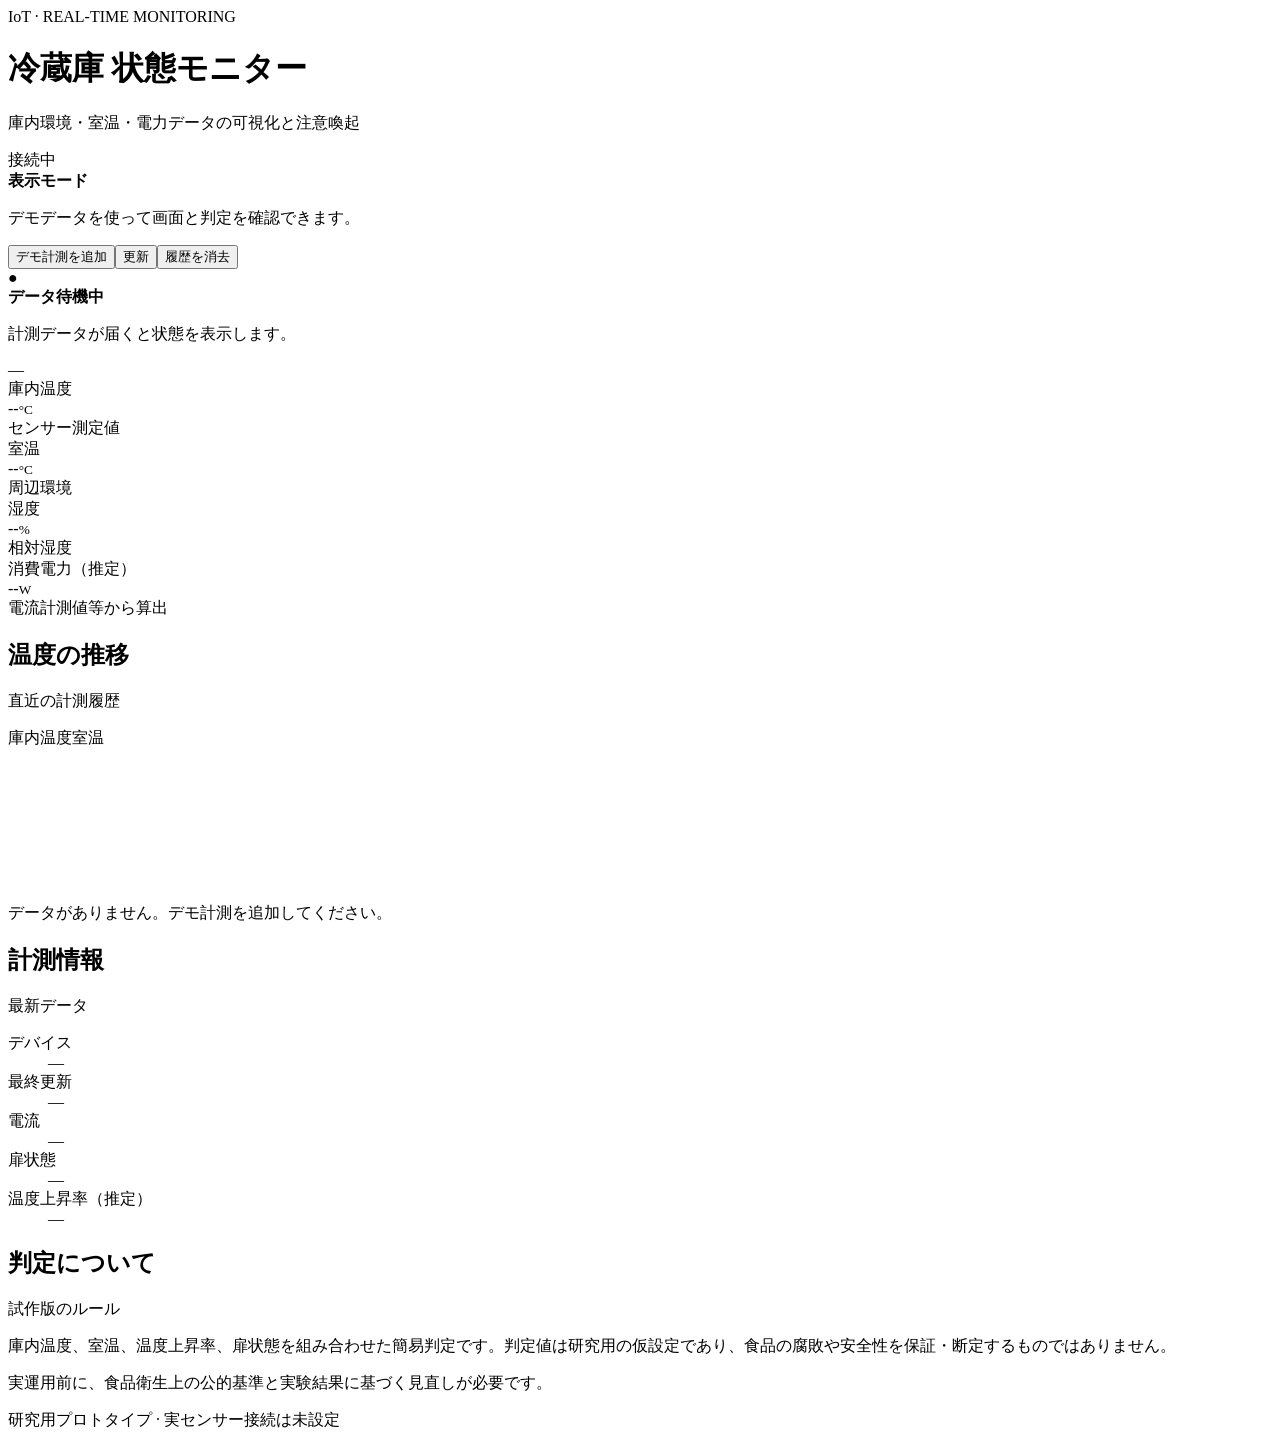
==== fridge_iot_app/static/index.html @ 9bf43702 "add AIProgram" ====
<!doctype html>
<html lang="ja">
<head>
<meta charset="utf-8"><meta name="viewport" content="width=device-width,initial-scale=1">
<title>冷蔵庫 IoT モニター</title>
<link rel="stylesheet" href="/static/style.css">
</head>
<body>
<header><div><div class="eyebrow">IoT · REAL-TIME MONITORING</div><h1>冷蔵庫 状態モニター</h1><p>庫内環境・室温・電力データの可視化と注意喚起</p></div><div class="live"><span class="pulse"></span> <span id="connection">接続中</span></div></header>
<main>
<section class="toolbar">
 <div><strong>表示モード</strong><p>デモデータを使って画面と判定を確認できます。</p></div>
 <div class="actions"><button id="demoBtn" class="primary">デモ計測を追加</button><button id="refreshBtn">更新</button><button id="clearBtn" class="ghost">履歴を消去</button></div>
</section>
<section id="alert" class="alert neutral"><div class="alert-icon">●</div><div><strong id="alertTitle">データ待機中</strong><p id="alertMessage">計測データが届くと状態を表示します。</p></div><span id="alertTime" class="alert-time">—</span></section>
<section class="metrics">
 <article class="metric"><div class="metric-label">庫内温度</div><div class="metric-value"><span id="inside">--</span><small>°C</small></div><div class="metric-foot">センサー測定値</div></article>
 <article class="metric"><div class="metric-label">室温</div><div class="metric-value"><span id="room">--</span><small>°C</small></div><div class="metric-foot">周辺環境</div></article>
 <article class="metric"><div class="metric-label">湿度</div><div class="metric-value"><span id="humidity">--</span><small>%</small></div><div class="metric-foot">相対湿度</div></article>
 <article class="metric"><div class="metric-label">消費電力（推定）</div><div class="metric-value"><span id="power">--</span><small>W</small></div><div class="metric-foot">電流計測値等から算出</div></article>
</section>
<section class="panel">
 <div class="panel-head"><div><h2>温度の推移</h2><p>直近の計測履歴</p></div><div class="legend"><span><i class="dot blue"></i>庫内温度</span><span><i class="dot orange"></i>室温</span></div></div>
 <div class="chart-wrap"><canvas id="chart" aria-label="温度グラフ"></canvas><div id="empty" class="empty">データがありません。デモ計測を追加してください。</div></div>
</section>
<section class="bottom-grid">
 <article class="panel"><div class="panel-head"><div><h2>計測情報</h2><p>最新データ</p></div></div><dl class="details">
 <div><dt>デバイス</dt><dd id="device">—</dd></div><div><dt>最終更新</dt><dd id="updated">—</dd></div>
 <div><dt>電流</dt><dd id="current">—</dd></div><div><dt>扉状態</dt><dd id="door">—</dd></div>
 <div><dt>温度上昇率（推定）</dt><dd id="rise">—</dd></div></dl></article>
 <article class="panel"><div class="panel-head"><div><h2>判定について</h2><p>試作版のルール</p></div></div>
 <p class="note">庫内温度、室温、温度上昇率、扉状態を組み合わせた簡易判定です。判定値は研究用の仮設定であり、食品の腐敗や安全性を保証・断定するものではありません。</p>
 <p class="note">実運用前に、食品衛生上の公的基準と実験結果に基づく見直しが必要です。</p></article>
</section>
</main>
<footer>研究用プロトタイプ · 実センサー接続は未設定</footer>
<script src="/static/app.js"></script>
</body></html>
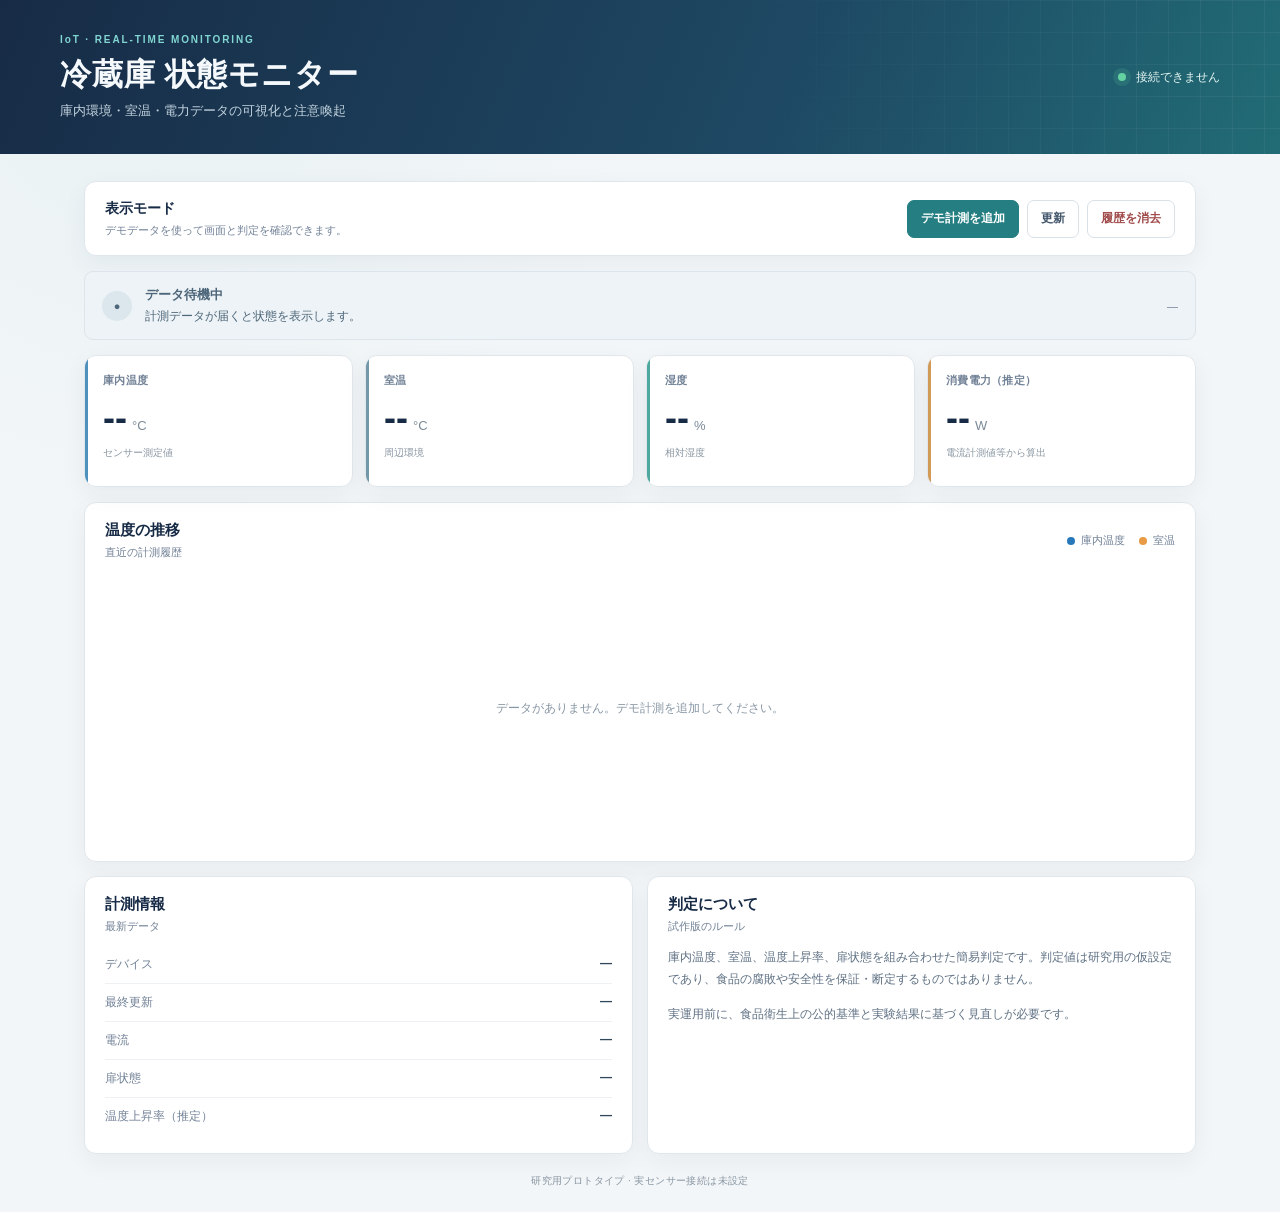
==== commit 0156c8f1: "add plus readme." ====
--- a/fridge_iot_app/static/index.html
+++ b/fridge_iot_app/static/index.html
@@ -35,4 +35,4 @@
 </main>
 <footer>研究用プロトタイプ · 実センサー接続は未設定</footer>
 <script src="/static/app.js"></script>
-</body></html>+</body></html>
--- a/static/style.css
+++ b/static/style.css
@@ -0,0 +1,166 @@
+:root {
+	color-scheme: light;
+	--navy: #172b46;
+	--blue: #2877b9;
+	--cyan: #32a6a3;
+	--ink: #24364a;
+	--muted: #718196;
+	--bg: #f3f6f8;
+	--line: #e0e7ec;
+	--surface: #fff;
+	--shadow: 0 8px 24px rgb(27 48 70 / 5%);
+}
+
+* { box-sizing: border-box; }
+
+body {
+	margin: 0;
+	background:
+		radial-gradient(ellipse at 12% 0%, rgb(50 166 163 / 6%), transparent 32rem),
+		var(--bg);
+	color: var(--ink);
+	font-family: "Yu Gothic UI", "Yu Gothic", "Meiryo", sans-serif;
+	-webkit-font-smoothing: antialiased;
+}
+
+header {
+	position: relative;
+	overflow: hidden;
+	display: flex;
+	align-items: center;
+	justify-content: space-between;
+	gap: 24px;
+	padding: 34px max(calc((100% - 1160px) / 2), 28px);
+	color: #f5f9fc;
+	background: linear-gradient(112deg, #172b46 0%, #1e4964 62%, #216c75 100%);
+}
+
+header::after {
+	position: absolute;
+	inset: 0 0 0 auto;
+	width: min(48%, 560px);
+	background-image: linear-gradient(rgb(255 255 255 / 5%) 1px, transparent 1px), linear-gradient(90deg, rgb(255 255 255 / 5%) 1px, transparent 1px);
+	background-size: 32px 32px;
+	content: "";
+	mask-image: linear-gradient(90deg, transparent, #000 85%);
+	pointer-events: none;
+}
+
+header > div { position: relative; z-index: 1; }
+.eyebrow { color: #81d6d2; font-size: 10px; font-weight: 800; letter-spacing: .19em; }
+h1 { margin: 9px 0 6px; font-size: clamp(24px, 3vw, 31px); font-weight: 700; letter-spacing: .025em; }
+header p { margin: 0; color: #c2d3de; font-size: 13px; }
+.live { display: flex; align-items: center; gap: 10px; color: #e3f5f1; font-size: 12px; white-space: nowrap; }
+.pulse { width: 8px; height: 8px; border-radius: 50%; background: #65d2a1; box-shadow: 0 0 0 5px rgb(101 210 161 / 15%); }
+
+main { width: min(1160px, 100%); margin: 27px auto 0; padding: 0 24px; }
+.toolbar, .panel, .metric {
+	border: 1px solid var(--line);
+	border-radius: 12px;
+	background: var(--surface);
+	box-shadow: var(--shadow);
+}
+
+.toolbar { display: flex; align-items: center; justify-content: space-between; gap: 20px; padding: 17px 20px; }
+.toolbar strong { color: var(--navy); font-size: 14px; }
+.toolbar p, .panel-head p { margin: 5px 0 0; color: var(--muted); font-size: 11px; }
+.actions { display: flex; flex-wrap: wrap; gap: 8px; }
+button {
+	min-height: 38px;
+	padding: 9px 13px;
+	border: 1px solid #d8e1e8;
+	border-radius: 7px;
+	background: #fff;
+	color: #41546a;
+	font: inherit;
+	font-size: 12px;
+	font-weight: 700;
+	cursor: pointer;
+	transition: background-color .16s ease, border-color .16s ease, transform .16s ease;
+}
+button:hover { border-color: #aebfcb; background: #f7fafb; }
+button:active { transform: translateY(1px); }
+button:focus-visible { outline: 3px solid rgb(50 166 163 / 35%); outline-offset: 2px; }
+button.primary { border-color: #247e82; background: #247e82; color: #fff; }
+button.primary:hover { border-color: #1c6d72; background: #1c6d72; }
+button.ghost { color: #a14b4b; }
+button.ghost:hover { border-color: #e4c7c7; background: #fff8f7; }
+
+.alert { display: flex; align-items: center; gap: 13px; margin: 15px 0; padding: 13px 17px; border: 1px solid; border-radius: 9px; }
+.alert-icon { display: grid; width: 30px; height: 30px; flex: 0 0 30px; place-items: center; border-radius: 50%; font-size: 11px; }
+.alert strong { font-size: 13px; }
+.alert p { margin: 3px 0 0; font-size: 12px; line-height: 1.6; }
+.alert-time { margin-left: auto; color: var(--muted); font-size: 11px; white-space: nowrap; }
+.neutral { border-color: #dce5eb; background: #edf3f6; color: #4e6679; }
+.neutral .alert-icon { background: #dce7ed; }
+.normal { border-color: #c8e4d5; background: #eef8f2; color: #286448; }
+.normal .alert-icon { background: #d8eee1; }
+.warning { border-color: #eedbb7; background: #fff8eb; color: #855a18; }
+.warning .alert-icon { background: #f7e9ca; }
+.danger { border-color: #edceca; background: #fff3f1; color: #963f39; }
+.danger .alert-icon { background: #f8dfdb; }
+
+.metrics { display: grid; grid-template-columns: repeat(4, minmax(0, 1fr)); gap: 12px; margin-bottom: 15px; }
+.metric { position: relative; overflow: hidden; min-height: 132px; padding: 17px 18px 15px; }
+.metric::before { position: absolute; inset: 0 auto 0 0; width: 3px; background: #4e91bd; content: ""; }
+.metric:nth-child(2)::before { background: #7398aa; }
+.metric:nth-child(3)::before { background: #4fa8a0; }
+.metric:nth-child(4)::before { background: #d19a57; }
+.metric-label { color: var(--muted); font-size: 11px; font-weight: 700; letter-spacing: .025em; }
+.metric-value { margin: 12px 0 10px; color: var(--navy); font-size: clamp(28px, 3vw, 36px); font-variant-numeric: tabular-nums; font-weight: 700; line-height: 1; }
+.metric-value small { margin-left: 5px; color: #7b8a98; font-size: 13px; font-weight: 500; }
+.metric-foot { color: #8996a2; font-size: 10px; }
+
+.panel { padding: 18px 20px; }
+.panel-head { display: flex; align-items: center; justify-content: space-between; gap: 12px; }
+.panel-head h2 { margin: 0; color: var(--navy); font-size: 15px; font-weight: 700; }
+.legend { display: flex; flex-wrap: wrap; gap: 14px; color: var(--muted); font-size: 11px; }
+.legend span { display: flex; align-items: center; gap: 6px; }
+.dot { display: inline-block; width: 8px; height: 8px; border-radius: 50%; }
+.blue { background: #2877b9; }
+.orange { background: #e79b45; }
+.chart-wrap { position: relative; height: 270px; margin-top: 13px; }
+canvas { display: block; width: 100%; height: 100%; }
+.empty { position: absolute; inset: 0; display: grid; place-items: center; color: #8796a4; font-size: 12px; pointer-events: none; }
+
+.bottom-grid { display: grid; grid-template-columns: 1fr 1fr; gap: 14px; margin-top: 14px; }
+.details { margin: 12px 0 0; }
+.details div { display: flex; justify-content: space-between; gap: 20px; padding: 10px 0; border-bottom: 1px solid #edf1f3; font-size: 12px; }
+.details div:last-child { border-bottom: 0; }
+.details dt { color: var(--muted); }
+.details dd { margin: 0; color: #34485c; font-variant-numeric: tabular-nums; font-weight: 700; text-align: right; }
+.note { margin: 12px 0; color: #5e7083; font-size: 12px; line-height: 1.85; }
+.note:last-child { margin-bottom: 0; }
+footer { padding: 20px 16px 24px; color: #8795a2; font-size: 10px; letter-spacing: .04em; text-align: center; }
+
+@media (max-width: 800px) {
+	header { align-items: flex-start; padding: 27px 24px; }
+	.metrics { grid-template-columns: repeat(2, minmax(0, 1fr)); }
+	.bottom-grid { grid-template-columns: 1fr; }
+	.toolbar { align-items: flex-start; flex-direction: column; }
+	.chart-wrap { height: 245px; }
+}
+
+@media (max-width: 480px) {
+	header { gap: 14px; padding: 23px 18px; }
+	header p { max-width: 270px; font-size: 12px; }
+	.live { gap: 7px; font-size: 10px; }
+	main { margin-top: 18px; padding: 0 13px; }
+	.toolbar { padding: 15px; }
+	.actions { width: 100%; }
+	.actions button { flex: 1; padding-inline: 9px; }
+	.alert { align-items: flex-start; gap: 9px; padding: 12px; }
+	.alert-time { display: none; }
+	.metrics { gap: 9px; }
+	.metric { min-height: 118px; padding: 15px 13px 13px; }
+	.metric-value { margin: 11px 0 9px; font-size: 29px; }
+	.metric-foot { font-size: 9px; }
+	.panel { padding: 16px 14px; }
+	.panel-head { align-items: flex-start; }
+	.legend { gap: 8px; font-size: 10px; }
+	.chart-wrap { height: 220px; }
+}
+
+@media (prefers-reduced-motion: reduce) {
+	*, *::before, *::after { scroll-behavior: auto !important; transition-duration: .01ms !important; }
+}
